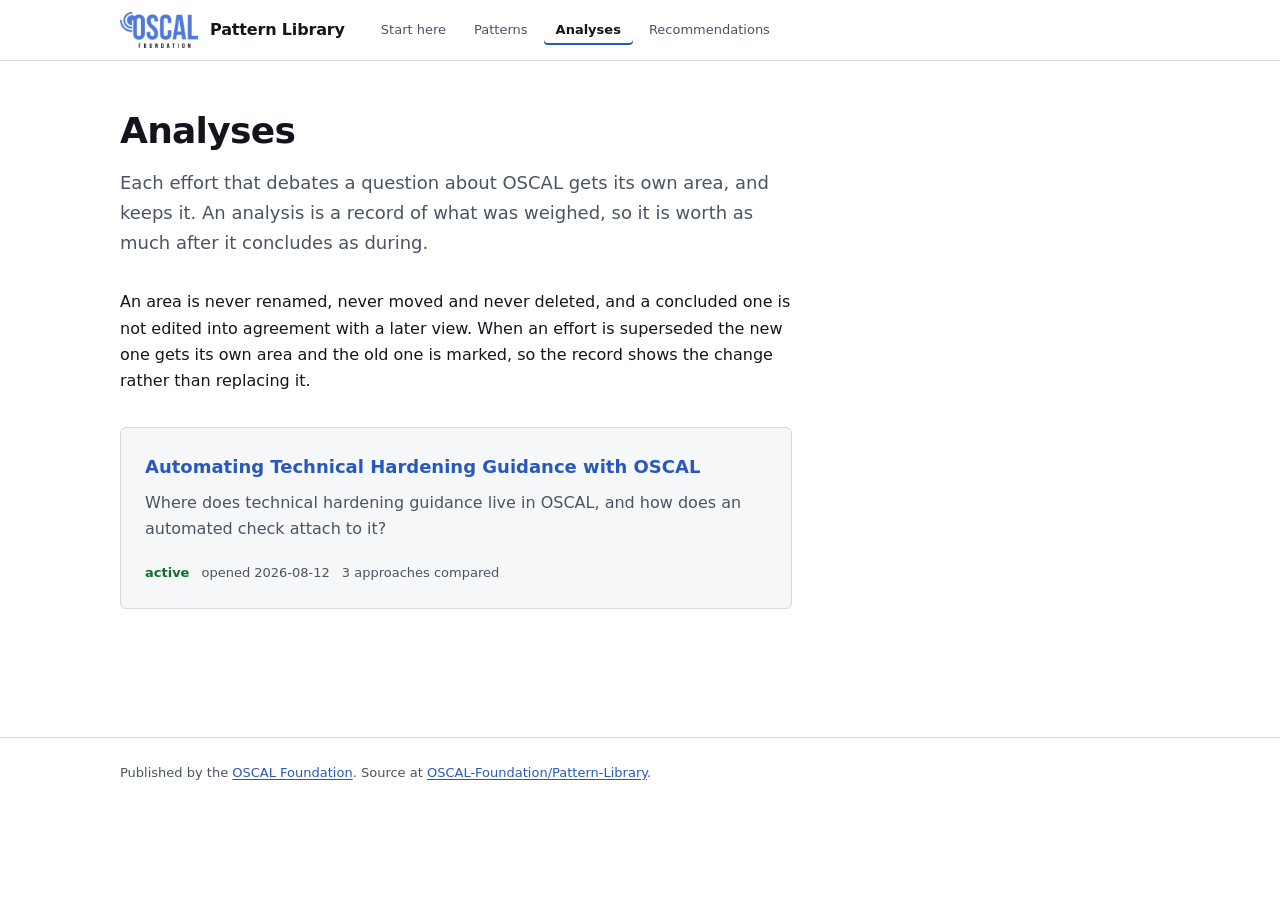
==== docs/analysis/index.html @ a6622626 "Publish the library as a site, with three areas docs/ is the site and there is no build step. The de" ====
<!doctype html>
<html lang="en">
<head>
<meta charset="utf-8">
<meta name="viewport" content="width=device-width, initial-scale=1">
<title>Analyses | OSCAL Foundation Pattern Library</title>
<meta name="description" content="Efforts that debate a question about OSCAL, one area per effort, retained after the effort ends.">
<meta name="color-scheme" content="light dark">
<meta property="og:title" content="Analyses">
<meta property="og:description" content="Efforts that debate a question about OSCAL, one area per effort, retained after the effort ends.">
<meta property="og:type" content="website">
<meta property="og:site_name" content="OSCAL Foundation Pattern Library">
<meta name="twitter:card" content="summary">
<link rel="icon" href="../assets/brand/oscal-foundation.png">
<link rel="stylesheet" href="../assets/site.css">
</head>
<body>

<a class="skip-link" href="#main">Skip to content</a>

<header class="site-header">
  <div class="site-header__inner">
    <p class="site-title"><a href="../index.html"><img class="site-logo site-logo--light" src="../assets/brand/oscal-foundation.png" alt="" width="208" height="96"><img class="site-logo site-logo--dark" src="../assets/brand/oscal-foundation-rev.png" alt="" width="208" height="96"><span>Pattern Library</span></a></p>
    <nav class="site-nav" aria-label="Sections">
      <ul>
        <li><a href="../index.html">Start here</a></li>
        <li><a href="../patterns/index.html">Patterns</a></li>
        <li><a href="./index.html" aria-current="page">Analyses</a></li>
        <li><a href="../recommendations/index.html">Recommendations</a></li>
      </ul>
    </nav>
  </div>
</header>

<main id="main">

<h1>Analyses</h1>

<p class="lede">Each effort that debates a question about OSCAL gets its own
area, and keeps it. An analysis is a record of what was weighed, so it is worth
as much after it concludes as during.</p>

<p>An area is never renamed, never moved and never deleted, and a concluded one
is not edited into agreement with a later view. When an effort is superseded the
new one gets its own area and the old one is marked, so the record shows the
change rather than replacing it.</p>

<div data-registry="./analyses.json" data-href-base="./" data-empty="no-analyses"></div>

<div class="empty" id="no-analyses" hidden>
  <p>No analysis has been opened yet.</p>
  <p>An effort becomes an area under <code>docs/analysis/</code> named for the
     month it opened, with an <code>analysis.json</code> beside its
     <code>index.html</code> and an entry appended to
     <code>analyses.json</code>.</p>
</div>

</main>

<footer class="site-footer">
  <div class="site-footer__inner">
    <p>Published by the <a href="https://oscalfoundation.org">OSCAL Foundation</a>.
       Source at <a href="https://github.com/OSCAL-Foundation/Pattern-Library">OSCAL-Foundation/Pattern-Library</a>.</p>
  </div>
</footer>

<script src="../assets/site.js"></script>
</body>
</html>
---- docs/assets/site.css ----
/* ==========================================================================
   OSCAL Foundation Pattern Library — site shell

   The chrome around three areas: the pattern examples, the analysis efforts,
   and the recommendations that come out of them. Each analysis under
   analysis/ carries its own stylesheet and owns its own look; this file
   styles only the pages that sit above them.

   Tokens are the Foundation's brand, and the two accents are the same
   contrast-corrected pair the 2026-08 analysis uses, so a reader moving
   between the shell and an analysis does not cross a seam.

   No build step, no external request, no font beyond the system stack.
   ========================================================================== */

:root {
  --brand:          #4E79D8;   /* the Foundation's primary. Identity only:
                                  4.16:1 on --bg, which a logotype may take
                                  and body text may not. */
  --brand-deep:     #223152;   /* 12.89:1 on --bg */

  --bg:             #FFFFFF;
  --bg-subtle:      #F6F7F9;
  --bg-inset:       #EEF1F4;
  --text:           #12161C;
  --text-muted:     #4A5462;
  --border:         #D5DAE1;
  --border-strong:  #848C99;
  --accent:         #2958BC;   /* 6.53:1 on --bg */
  --accent-fg:      #FFFFFF;

  --status-active:  #146C2E;   /* 6.53:1 on --bg */
  --status-idle:    #4A5462;   /* 7.60:1 on --bg */

  --font-sans: ui-sans-serif, system-ui, -apple-system, "Segoe UI", Roboto,
               "Helvetica Neue", Arial, sans-serif;
  --font-mono: ui-monospace, SFMono-Regular, "SF Mono", Menlo, Consolas,
               "Liberation Mono", monospace;

  --s1: 0.25rem;  --s2: 0.5rem;   --s3: 0.75rem;  --s4: 1rem;
  --s5: 1.5rem;   --s6: 2rem;     --s7: 3rem;     --s8: 4rem;
  --radius: 6px;
  --measure: 42rem;
}

/* The shell follows the system preference rather than carrying a toggle. An
   analysis keeps its own toggle and its own stored choice, so crossing from
   one to the other can change the theme; that is the cost of letting each
   analysis own its look and be frozen with it. */
@media (prefers-color-scheme: dark) {
  :root {
    --bg:             #12161C;
    --bg-subtle:      #1A1F27;
    --bg-inset:       #222833;
    --text:           #E8ECF1;
    --text-muted:     #A3AEBC;
    --border:         #2E3742;
    --border-strong:  #606D7C;
    --accent:         #96B0E8;   /* 8.36:1 on --bg */
    --accent-fg:      #0B1017;
    --status-active:  #4AC26B;   /* 7.97:1 on --bg */
    --status-idle:    #A3AEBC;   /* 8.14:1 on --bg */
  }
}

*, *::before, *::after { box-sizing: border-box; }

body {
  margin: 0;
  background: var(--bg);
  color: var(--text);
  font-family: var(--font-sans);
  font-size: 1rem;
  line-height: 1.65;
  -webkit-text-size-adjust: 100%;
}

a { color: var(--accent); text-underline-offset: 2px; }
a:focus-visible, button:focus-visible {
  outline: 2px solid var(--accent); outline-offset: 2px; border-radius: 2px;
}

.skip-link {
  position: absolute; left: var(--s4); top: -3rem; z-index: 30;
  background: var(--bg); color: var(--text);
  padding: var(--s2) var(--s4); border: 1px solid var(--border-strong);
  border-radius: var(--radius);
}
.skip-link:focus { top: var(--s2); }

/* --- header --------------------------------------------------------------- */

.site-header {
  border-bottom: 1px solid var(--border);
  background: var(--bg);
}
.site-header__inner {
  max-width: 68rem; margin: 0 auto; padding: var(--s3) var(--s5);
  display: flex; align-items: center; gap: var(--s5); flex-wrap: wrap;
}
.site-title { margin: 0; font-size: 1rem; font-weight: 650; letter-spacing: -0.01em; }
.site-title a {
  color: inherit; text-decoration: none;
  display: flex; align-items: center; gap: var(--s3);
}

/* Two files rather than one: the Foundation ships a reversed mark for dark
   grounds. Both are declared and the media query picks one, so no script is
   needed to get the right mark before first paint. */
.site-logo { display: block; flex: none; height: 2.25rem; width: auto; }
.site-logo--dark { display: none; }
@media (prefers-color-scheme: dark) {
  .site-logo--light { display: none; }
  .site-logo--dark { display: block; }
}

.site-nav ul {
  display: flex; flex-wrap: wrap; gap: var(--s1);
  list-style: none; margin: 0; padding: 0;
}
.site-nav a {
  display: block; padding: var(--s1) var(--s3);
  font-size: 0.8125rem; color: var(--text-muted);
  text-decoration: none; border-radius: 4px;
}
.site-nav a:hover { background: var(--bg-inset); color: var(--text); }
.site-nav a[aria-current="page"] {
  color: var(--text); font-weight: 620;
  box-shadow: inset 0 -2px 0 var(--accent);
}

/* --- layout --------------------------------------------------------------- */

main { max-width: 68rem; margin: 0 auto; padding: var(--s7) var(--s5) var(--s8); }
main > * { max-width: var(--measure); }
main > .cards, main > .models { max-width: none; }

h1 { font-size: 2.25rem; line-height: 1.2; margin: 0 0 var(--s4); letter-spacing: -0.02em; }
h2 { font-size: 1.5rem; line-height: 1.25; margin: var(--s7) 0 var(--s4); letter-spacing: -0.01em; }
h3 { font-size: 1.125rem; margin: 0 0 var(--s2); }
.lede { font-size: 1.125rem; color: var(--text-muted); margin: 0 0 var(--s6); }

/* --- cards ---------------------------------------------------------------- */

.cards {
  display: grid; gap: var(--s5); padding: 0; margin: var(--s6) 0 0;
  list-style: none;
  grid-template-columns: repeat(auto-fit, minmax(17rem, 1fr));
}
.card {
  border: 1px solid var(--border); border-radius: var(--radius);
  background: var(--bg-subtle);
  padding: var(--s5);
  display: flex; flex-direction: column; gap: var(--s2);
}
.card h3 { margin: 0; }
.card h3 a { text-decoration: none; }
.card h3 a:hover { text-decoration: underline; }
.card p { margin: 0; color: var(--text-muted); }
.card__meta {
  margin-top: auto; padding-top: var(--s3);
  font-size: 0.8125rem; color: var(--text-muted);
  display: flex; flex-wrap: wrap; gap: var(--s3);
}
.card__count { font-variant-numeric: tabular-nums; }

/* A status is a word first. The colour is a second channel, never the only
   one, and the two live states differ in weight as well as hue. */
.status { font-weight: 620; }
.status--active     { color: var(--status-active); }
.status--concluded,
.status--superseded { color: var(--status-idle); }

/* --- the empty state ------------------------------------------------------ */

/* An area with nothing in it says so, and says what would put something
   there. A blank page cannot be told from a broken one. */
.empty {
  border: 1px dashed var(--border-strong); border-radius: var(--radius);
  padding: var(--s6); margin: var(--s6) 0 0;
  color: var(--text-muted);
}
.empty p { margin: 0 0 var(--s3); }
.empty p:last-child { margin-bottom: 0; }

/* --- the model table ------------------------------------------------------ */

.models { width: 100%; border-collapse: collapse; margin: var(--s6) 0 0; }
.models th, .models td {
  text-align: left; padding: var(--s3) var(--s4);
  border-bottom: 1px solid var(--border); vertical-align: top;
}
.models th { font-size: 0.8125rem; color: var(--text-muted); font-weight: 620; }
.models td code { font-family: var(--font-mono); font-size: 0.8125rem; }
.models tr:last-child td { border-bottom: 0; }
.models .is-pending { color: var(--text-muted); }

/* --- footer --------------------------------------------------------------- */

.site-footer {
  border-top: 1px solid var(--border);
  margin-top: var(--s8);
  color: var(--text-muted); font-size: 0.8125rem;
}
.site-footer__inner { max-width: 68rem; margin: 0 auto; padding: var(--s5); }
.site-footer p { margin: 0; }

@media (prefers-reduced-motion: reduce) {
  *, *::before, *::after { animation: none !important; transition: none !important; }
}
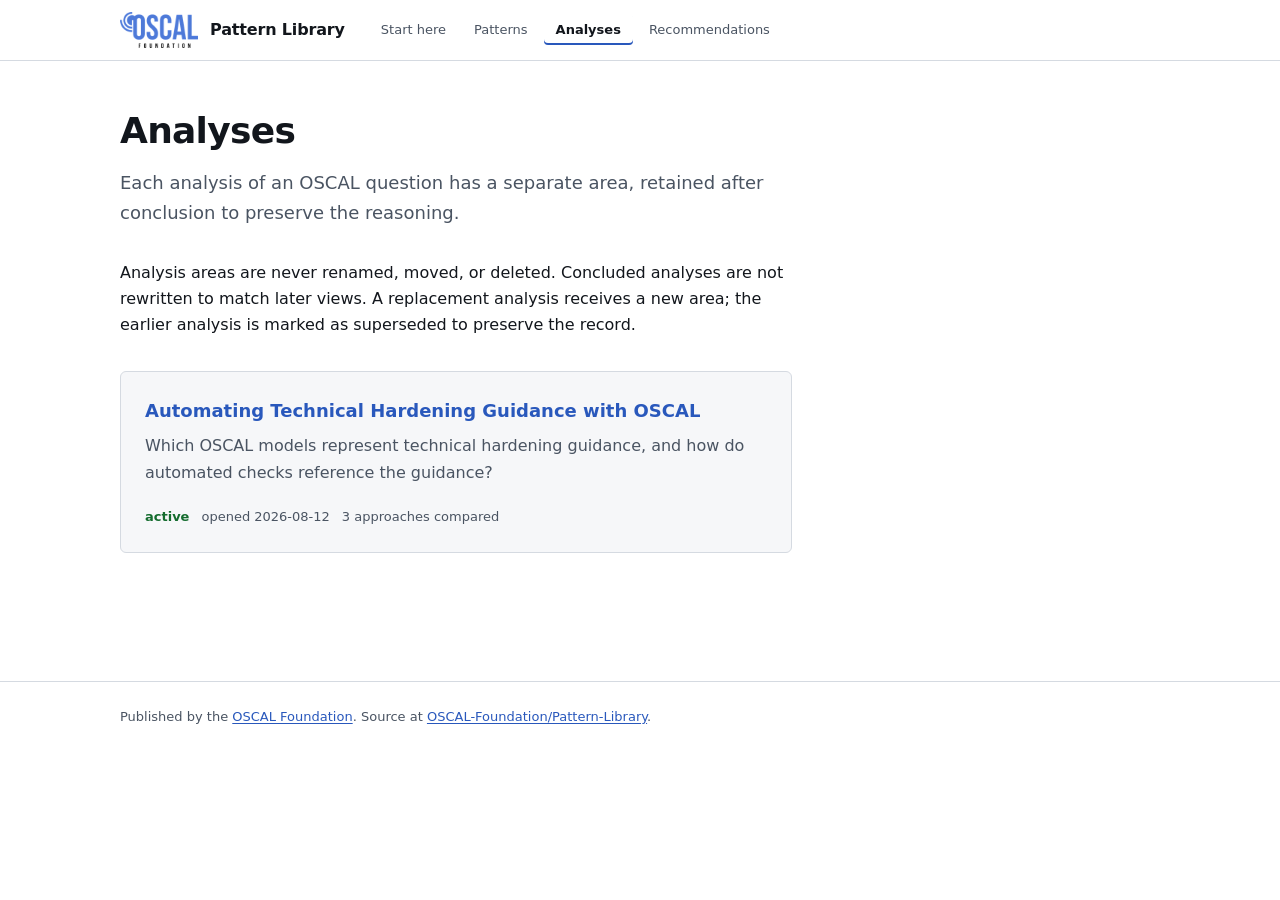
==== commit 2fe2bfd6: "Refactor analysis documentation and improve clarity - Updated the question in the analysis JSON for " ====
--- a/docs/analysis/index.html
+++ b/docs/analysis/index.html
@@ -4,10 +4,10 @@
 <meta charset="utf-8">
 <meta name="viewport" content="width=device-width, initial-scale=1">
 <title>Analyses | OSCAL Foundation Pattern Library</title>
-<meta name="description" content="Efforts that debate a question about OSCAL, one area per effort, retained after the effort ends.">
+<meta name="description" content="Analyses of OSCAL approaches, retained in separate areas after conclusion.">
 <meta name="color-scheme" content="light dark">
 <meta property="og:title" content="Analyses">
-<meta property="og:description" content="Efforts that debate a question about OSCAL, one area per effort, retained after the effort ends.">
+<meta property="og:description" content="Analyses of OSCAL approaches, retained in separate areas after conclusion.">
 <meta property="og:type" content="website">
 <meta property="og:site_name" content="OSCAL Foundation Pattern Library">
 <meta name="twitter:card" content="summary">
@@ -36,22 +36,20 @@
 
 <h1>Analyses</h1>
 
-<p class="lede">Each effort that debates a question about OSCAL gets its own
-area, and keeps it. An analysis is a record of what was weighed, so it is worth
-as much after it concludes as during.</p>
+<p class="lede">Each analysis of an OSCAL question has a separate area,
+retained after conclusion to preserve the reasoning.</p>
 
-<p>An area is never renamed, never moved and never deleted, and a concluded one
-is not edited into agreement with a later view. When an effort is superseded the
-new one gets its own area and the old one is marked, so the record shows the
-change rather than replacing it.</p>
+<p>Analysis areas are never renamed, moved, or deleted. Concluded analyses are
+not rewritten to match later views. A replacement analysis receives a new area;
+the earlier analysis is marked as superseded to preserve the record.</p>
 
 <div data-registry="./analyses.json" data-href-base="./" data-empty="no-analyses"></div>
 
 <div class="empty" id="no-analyses" hidden>
   <p>No analysis has been opened yet.</p>
-  <p>An effort becomes an area under <code>docs/analysis/</code> named for the
-     month it opened, with an <code>analysis.json</code> beside its
-     <code>index.html</code> and an entry appended to
+    <p>Each analysis uses an area under <code>docs/analysis/</code> named for the
+      opening month, with an <code>analysis.json</code> beside
+      <code>index.html</code> and an entry appended to
      <code>analyses.json</code>.</p>
 </div>
 
